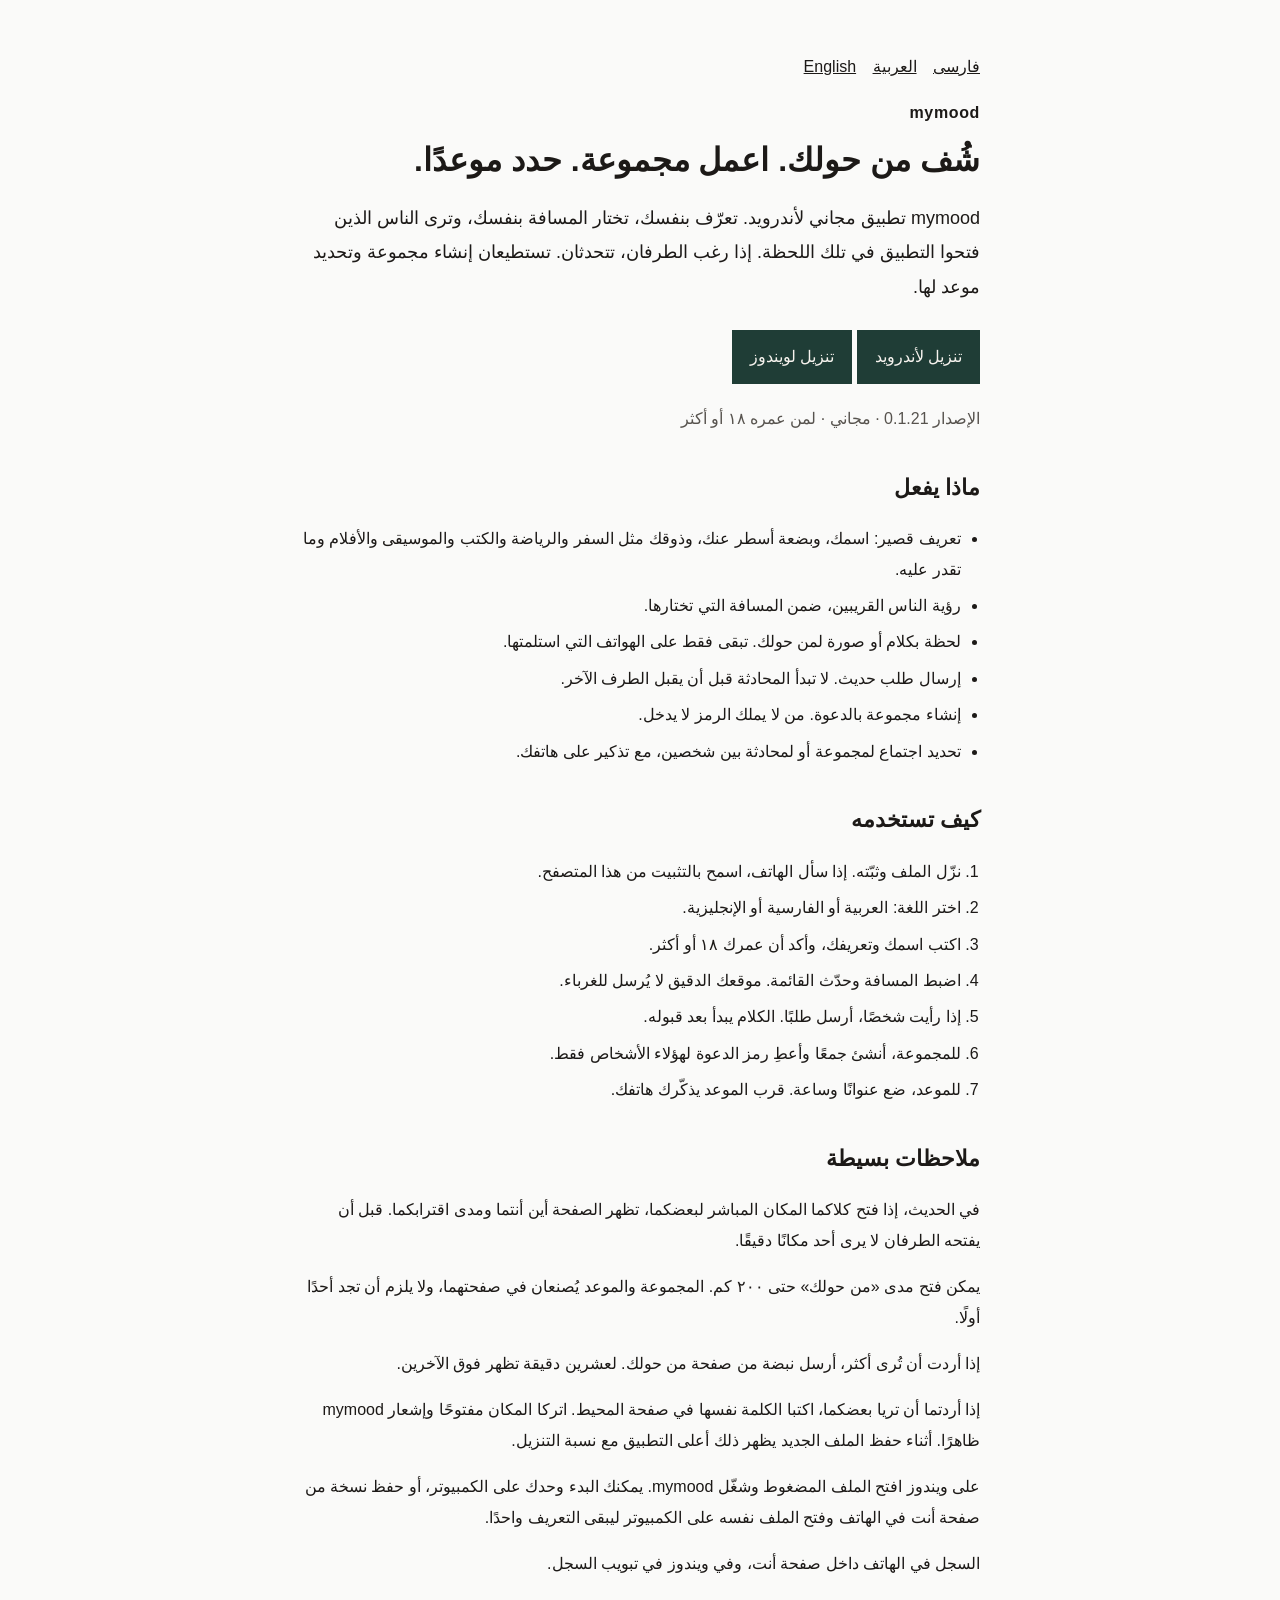
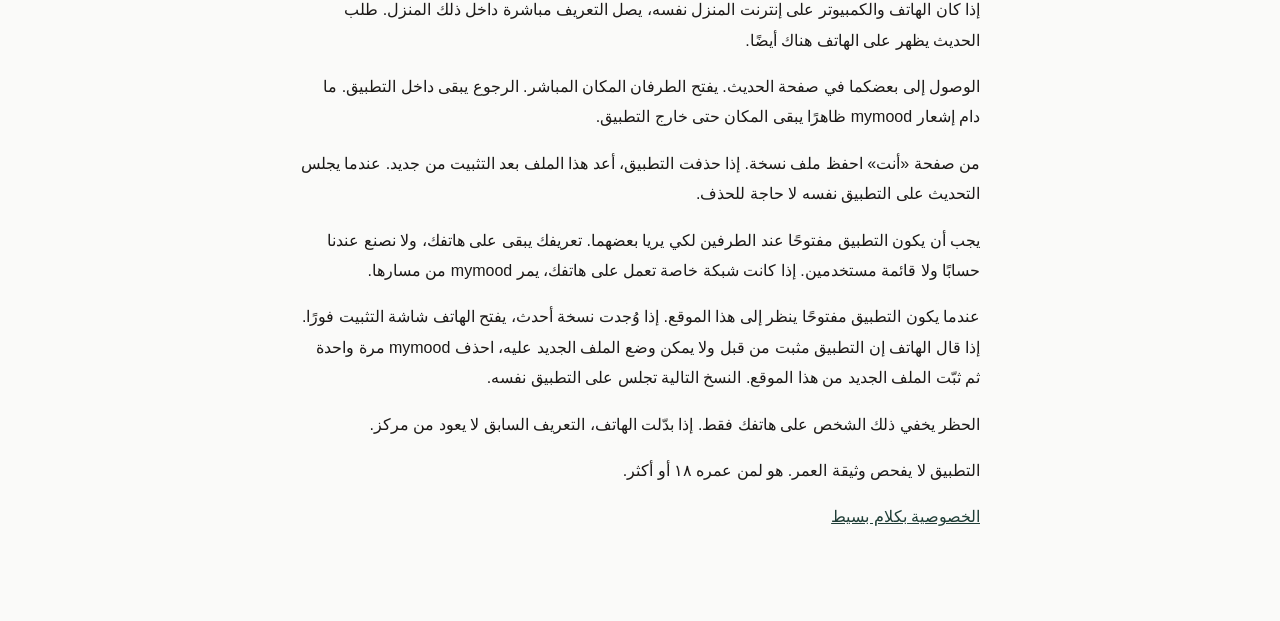
==== ar.html @ 52d8f707 "mymood 0.1.21 hide the computer itself and say when a request is sent" ====
<!DOCTYPE html>
<html lang="ar" dir="rtl">
<head>
  <meta charset="utf-8" />
  <meta name="viewport" content="width=device-width, initial-scale=1" />
  <title>mymood | من حولك، ومجموعة، وموعد</title>
  <meta name="description" content="mymood تطبيق أندرويد مجاني. ترى من حولك، تعرّف بنفسك، تنشئ مجموعة وتحدد موعدًا. بلا تسجيل." />
  <meta name="robots" content="index,follow" />
  <link rel="canonical" href="https://megavegas.github.io/mymood-site/ar.html" />
  <link rel="alternate" hreflang="fa" href="https://megavegas.github.io/mymood-site/" />
  <link rel="alternate" hreflang="ar" href="https://megavegas.github.io/mymood-site/ar.html" />
  <link rel="alternate" hreflang="en" href="https://megavegas.github.io/mymood-site/en.html" />
  <link rel="alternate" hreflang="x-default" href="https://megavegas.github.io/mymood-site/" />
  <meta property="og:title" content="mymood | من حولك، ومجموعة، وموعد" />
  <meta property="og:description" content="شُف من حولك، اعمل مجموعة، وحدد موعدًا. تعريفك لا يُحفظ عندنا." />
  <meta property="og:type" content="website" />
  <meta property="og:url" content="https://megavegas.github.io/mymood-site/ar.html" />
  <meta property="og:locale" content="ar" />
  <link rel="icon" href="icon.svg" type="image/svg+xml" />
  <link rel="stylesheet" href="site.css" />
</head>
<body>
  <main>
    <p class="langs"><a href="index.html">فارسی</a> <a href="ar.html" aria-current="page">العربية</a> <a href="en.html">English</a></p>
    <p class="mark">mymood</p>
    <h1>شُف من حولك. اعمل مجموعة. حدد موعدًا.</h1>
    <p class="lead">mymood تطبيق مجاني لأندرويد. تعرّف بنفسك، تختار المسافة بنفسك، وترى الناس الذين فتحوا التطبيق في تلك اللحظة. إذا رغب الطرفان، تتحدثان. تستطيعان إنشاء مجموعة وتحديد موعد لها.</p>
    <a class="btn" href="downloads/mymood.apk" download>تنزيل لأندرويد</a>
    <a class="btn" href="downloads/mymood-windows.zip">تنزيل لويندوز</a>
    <p class="note">الإصدار 0.1.21 · مجاني · لمن عمره ١٨ أو أكثر</p>

    <h2>ماذا يفعل</h2>
    <ul>
      <li>تعريف قصير: اسمك، وبضعة أسطر عنك، وذوقك مثل السفر والرياضة والكتب والموسيقى والأفلام وما تقدر عليه.</li>
      <li>رؤية الناس القريبين، ضمن المسافة التي تختارها.</li>
      <li>لحظة بكلام أو صورة لمن حولك. تبقى فقط على الهواتف التي استلمتها.</li>
      <li>إرسال طلب حديث. لا تبدأ المحادثة قبل أن يقبل الطرف الآخر.</li>
      <li>إنشاء مجموعة بالدعوة. من لا يملك الرمز لا يدخل.</li>
      <li>تحديد اجتماع لمجموعة أو لمحادثة بين شخصين، مع تذكير على هاتفك.</li>
    </ul>

    <h2>كيف تستخدمه</h2>
    <ol>
      <li>نزّل الملف وثبّته. إذا سأل الهاتف، اسمح بالتثبيت من هذا المتصفح.</li>
      <li>اختر اللغة: العربية أو الفارسية أو الإنجليزية.</li>
      <li>اكتب اسمك وتعريفك، وأكد أن عمرك ١٨ أو أكثر.</li>
      <li>اضبط المسافة وحدّث القائمة. موقعك الدقيق لا يُرسل للغرباء.</li>
      <li>إذا رأيت شخصًا، أرسل طلبًا. الكلام يبدأ بعد قبوله.</li>
      <li>للمجموعة، أنشئ جمعًا وأعطِ رمز الدعوة لهؤلاء الأشخاص فقط.</li>
      <li>للموعد، ضع عنوانًا وساعة. قرب الموعد يذكّرك هاتفك.</li>
    </ol>

    <h2>ملاحظات بسيطة</h2>
    <p>في الحديث، إذا فتح كلاكما المكان المباشر لبعضكما، تظهر الصفحة أين أنتما ومدى اقترابكما. قبل أن يفتحه الطرفان لا يرى أحد مكانًا دقيقًا.</p>
    <p>يمكن فتح مدى «من حولك» حتى ٢٠٠ كم. المجموعة والموعد يُصنعان في صفحتهما، ولا يلزم أن تجد أحدًا أولًا.</p>
    <p>إذا أردت أن تُرى أكثر، أرسل نبضة من صفحة من حولك. لعشرين دقيقة تظهر فوق الآخرين.</p>
    <p>إذا أردتما أن تريا بعضكما، اكتبا الكلمة نفسها في صفحة المحيط. اتركا المكان مفتوحًا وإشعار mymood ظاهرًا. أثناء حفظ الملف الجديد يظهر ذلك أعلى التطبيق مع نسبة التنزيل.</p>
    <p>على ويندوز افتح الملف المضغوط وشغّل mymood. يمكنك البدء وحدك على الكمبيوتر، أو حفظ نسخة من صفحة أنت في الهاتف وفتح الملف نفسه على الكمبيوتر ليبقى التعريف واحدًا.</p>
    <p>السجل في الهاتف داخل صفحة أنت، وفي ويندوز في تبويب السجل.</p>
    <p>إذا كان الهاتف والكمبيوتر على إنترنت المنزل نفسه، يصل التعريف مباشرة داخل ذلك المنزل. طلب الحديث يظهر على الهاتف هناك أيضًا.</p>
    <p>الوصول إلى بعضكما في صفحة الحديث. يفتح الطرفان المكان المباشر. الرجوع يبقى داخل التطبيق. ما دام إشعار mymood ظاهرًا يبقى المكان حتى خارج التطبيق.</p>
    <p>من صفحة «أنت» احفظ ملف نسخة. إذا حذفت التطبيق، أعد هذا الملف بعد التثبيت من جديد. عندما يجلس التحديث على التطبيق نفسه لا حاجة للحذف.</p>
    <p>يجب أن يكون التطبيق مفتوحًا عند الطرفين لكي يريا بعضهما. تعريفك يبقى على هاتفك، ولا نصنع عندنا حسابًا ولا قائمة مستخدمين. إذا كانت شبكة خاصة تعمل على هاتفك، يمر mymood من مسارها.</p>
    <p>عندما يكون التطبيق مفتوحًا ينظر إلى هذا الموقع. إذا وُجدت نسخة أحدث، يفتح الهاتف شاشة التثبيت فورًا. إذا قال الهاتف إن التطبيق مثبت من قبل ولا يمكن وضع الملف الجديد عليه، احذف mymood مرة واحدة ثم ثبّت الملف الجديد من هذا الموقع. النسخ التالية تجلس على التطبيق نفسه.</p>
    <p>الحظر يخفي ذلك الشخص على هاتفك فقط. إذا بدّلت الهاتف، التعريف السابق لا يعود من مركز.</p>
    <p>التطبيق لا يفحص وثيقة العمر. هو لمن عمره ١٨ أو أكثر.</p>

    <p><a href="privacy.html">الخصوصية بكلام بسيط</a></p>
  </main>
</body>
</html>
---- site.css ----
:root {
  --ink: #1c1917;
  --muted: #57534e;
  --paper: #fafaf9;
  --card: #ffffff;
  --line: #e7e5e4;
  --btn: #1f3d36;
}
* { box-sizing: border-box; }
body {
  margin: 0;
  background: var(--paper);
  color: var(--ink);
  font-family: Tahoma, "Segoe UI", sans-serif;
  line-height: 1.9;
}
main { max-width: 720px; margin: 0 auto; padding: 36px 20px 72px; }
.ltr { direction: ltr; text-align: left; font-family: "Segoe UI", Tahoma, sans-serif; }
.mark { font-weight: 700; letter-spacing: 0.04em; margin: 0; }
h1 { font-size: 32px; line-height: 1.45; margin: 8px 0 12px; }
h2 { font-size: 22px; margin: 32px 0 8px; }
.lead { font-size: 18px; }
.note, .langs { color: var(--muted); }
.langs a { color: var(--ink); margin-left: 12px; }
.btn {
  display: inline-block;
  background: var(--btn);
  color: #f6f3ee;
  text-decoration: none;
  padding: 12px 18px;
  margin: 8px 0 4px;
}
a { color: var(--btn); }
ul, ol { padding-inline-start: 1.2em; }
li { margin: 6px 0; }
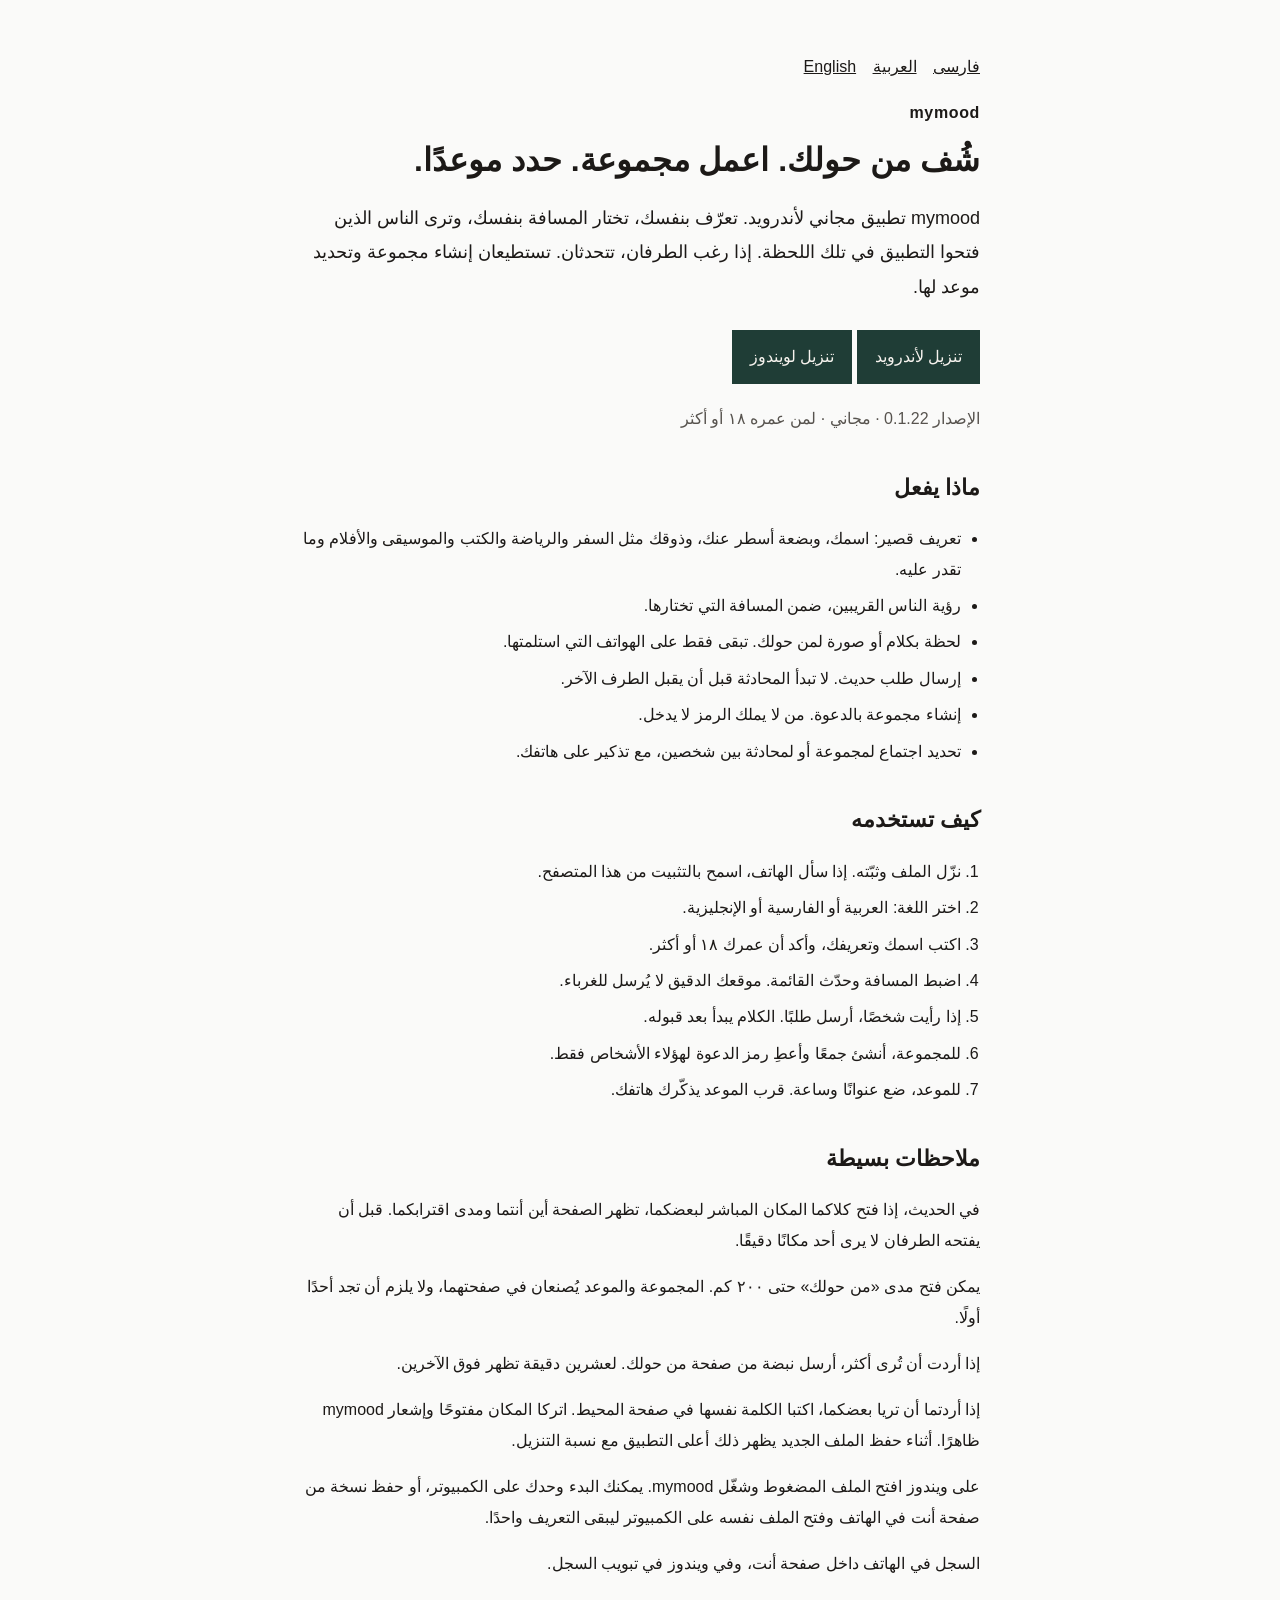
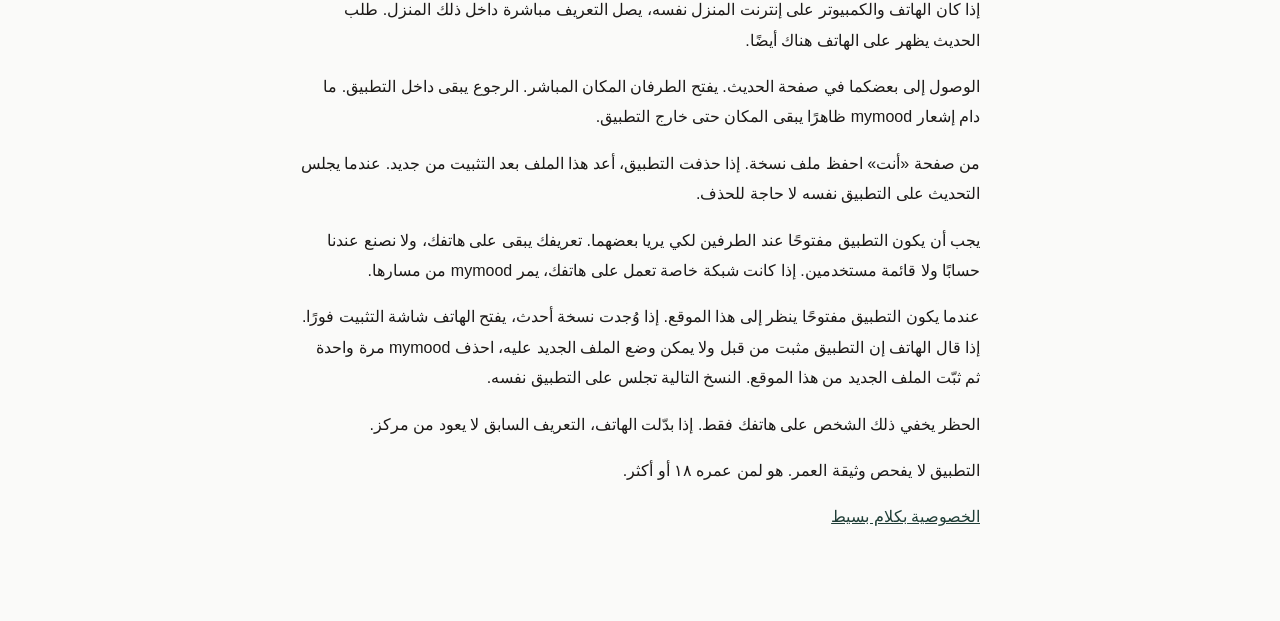
==== commit fa0a5ecc: "mymood 0.1.22 return the introduction on the same path" ====
--- a/ar.html
+++ b/ar.html
@@ -27,7 +27,7 @@
     <p class="lead">mymood تطبيق مجاني لأندرويد. تعرّف بنفسك، تختار المسافة بنفسك، وترى الناس الذين فتحوا التطبيق في تلك اللحظة. إذا رغب الطرفان، تتحدثان. تستطيعان إنشاء مجموعة وتحديد موعد لها.</p>
     <a class="btn" href="downloads/mymood.apk" download>تنزيل لأندرويد</a>
     <a class="btn" href="downloads/mymood-windows.zip">تنزيل لويندوز</a>
-    <p class="note">الإصدار 0.1.21 · مجاني · لمن عمره ١٨ أو أكثر</p>
+    <p class="note">الإصدار 0.1.22 · مجاني · لمن عمره ١٨ أو أكثر</p>
 
     <h2>ماذا يفعل</h2>
     <ul>
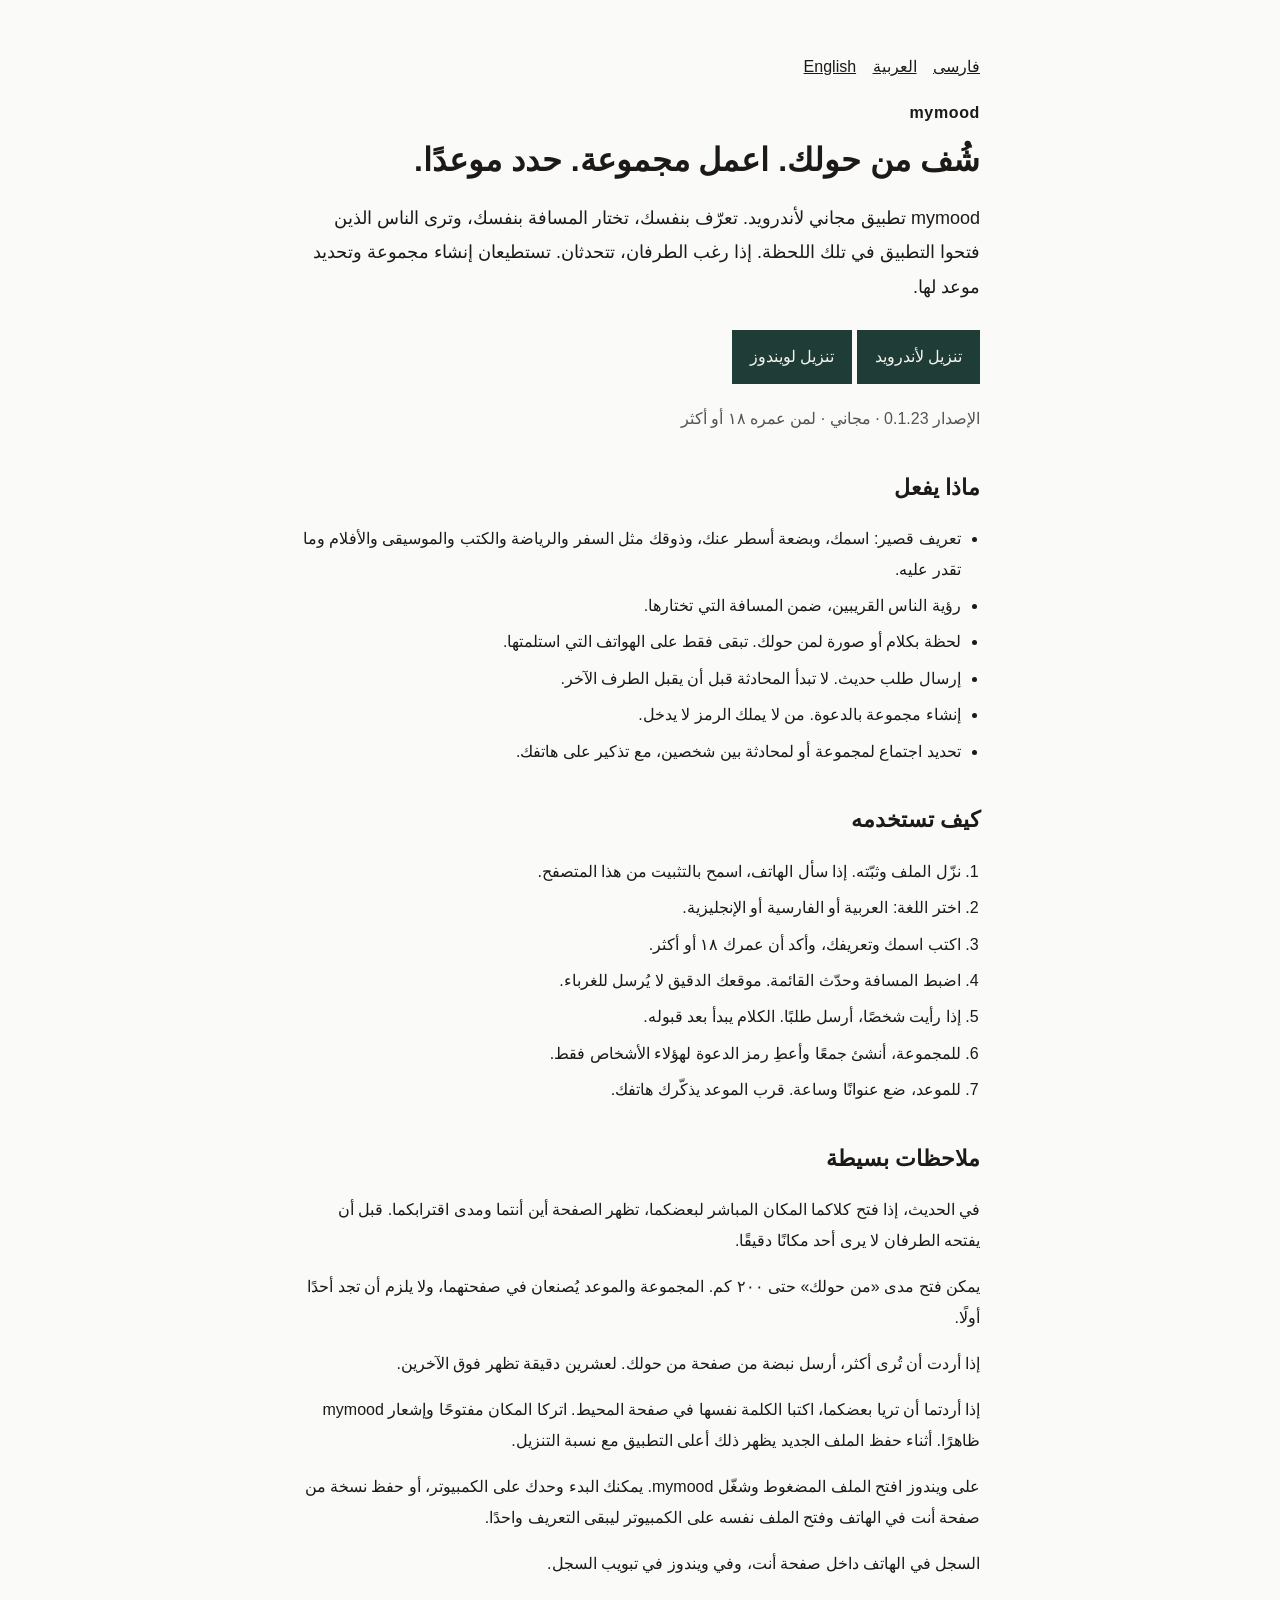
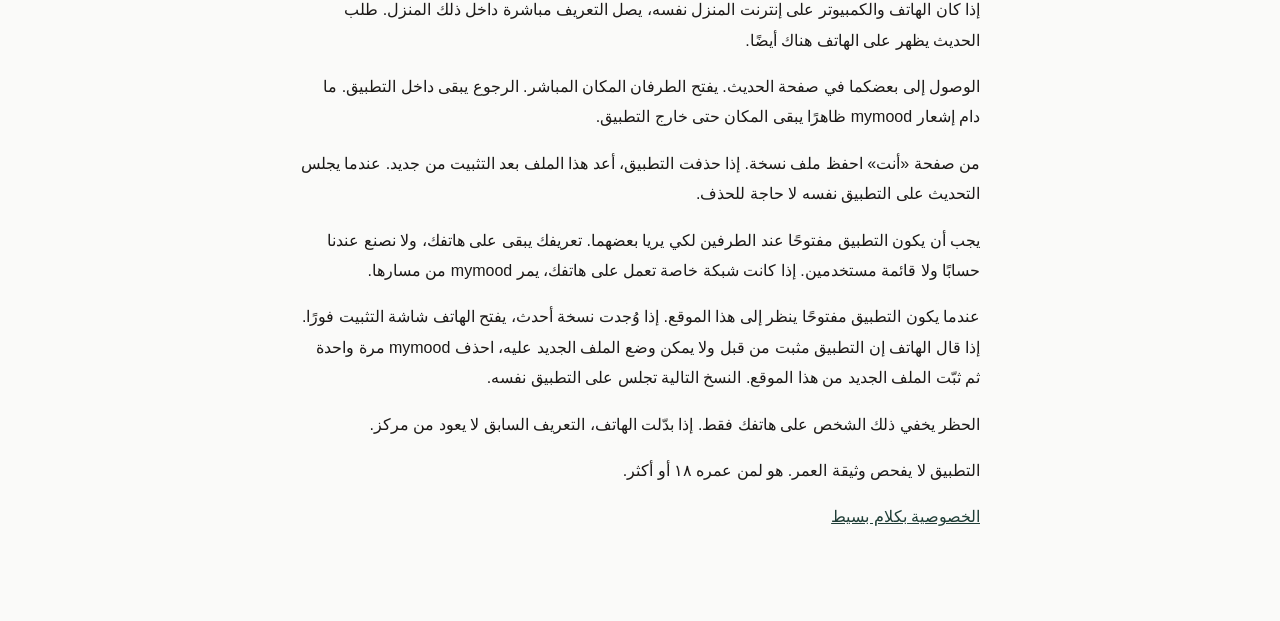
==== commit 4a7facff: "mymood 0.1.23 windows can send a pulse and both send it right away" ====
--- a/ar.html
+++ b/ar.html
@@ -27,7 +27,7 @@
     <p class="lead">mymood تطبيق مجاني لأندرويد. تعرّف بنفسك، تختار المسافة بنفسك، وترى الناس الذين فتحوا التطبيق في تلك اللحظة. إذا رغب الطرفان، تتحدثان. تستطيعان إنشاء مجموعة وتحديد موعد لها.</p>
     <a class="btn" href="downloads/mymood.apk" download>تنزيل لأندرويد</a>
     <a class="btn" href="downloads/mymood-windows.zip">تنزيل لويندوز</a>
-    <p class="note">الإصدار 0.1.22 · مجاني · لمن عمره ١٨ أو أكثر</p>
+    <p class="note">الإصدار 0.1.23 · مجاني · لمن عمره ١٨ أو أكثر</p>
 
     <h2>ماذا يفعل</h2>
     <ul>
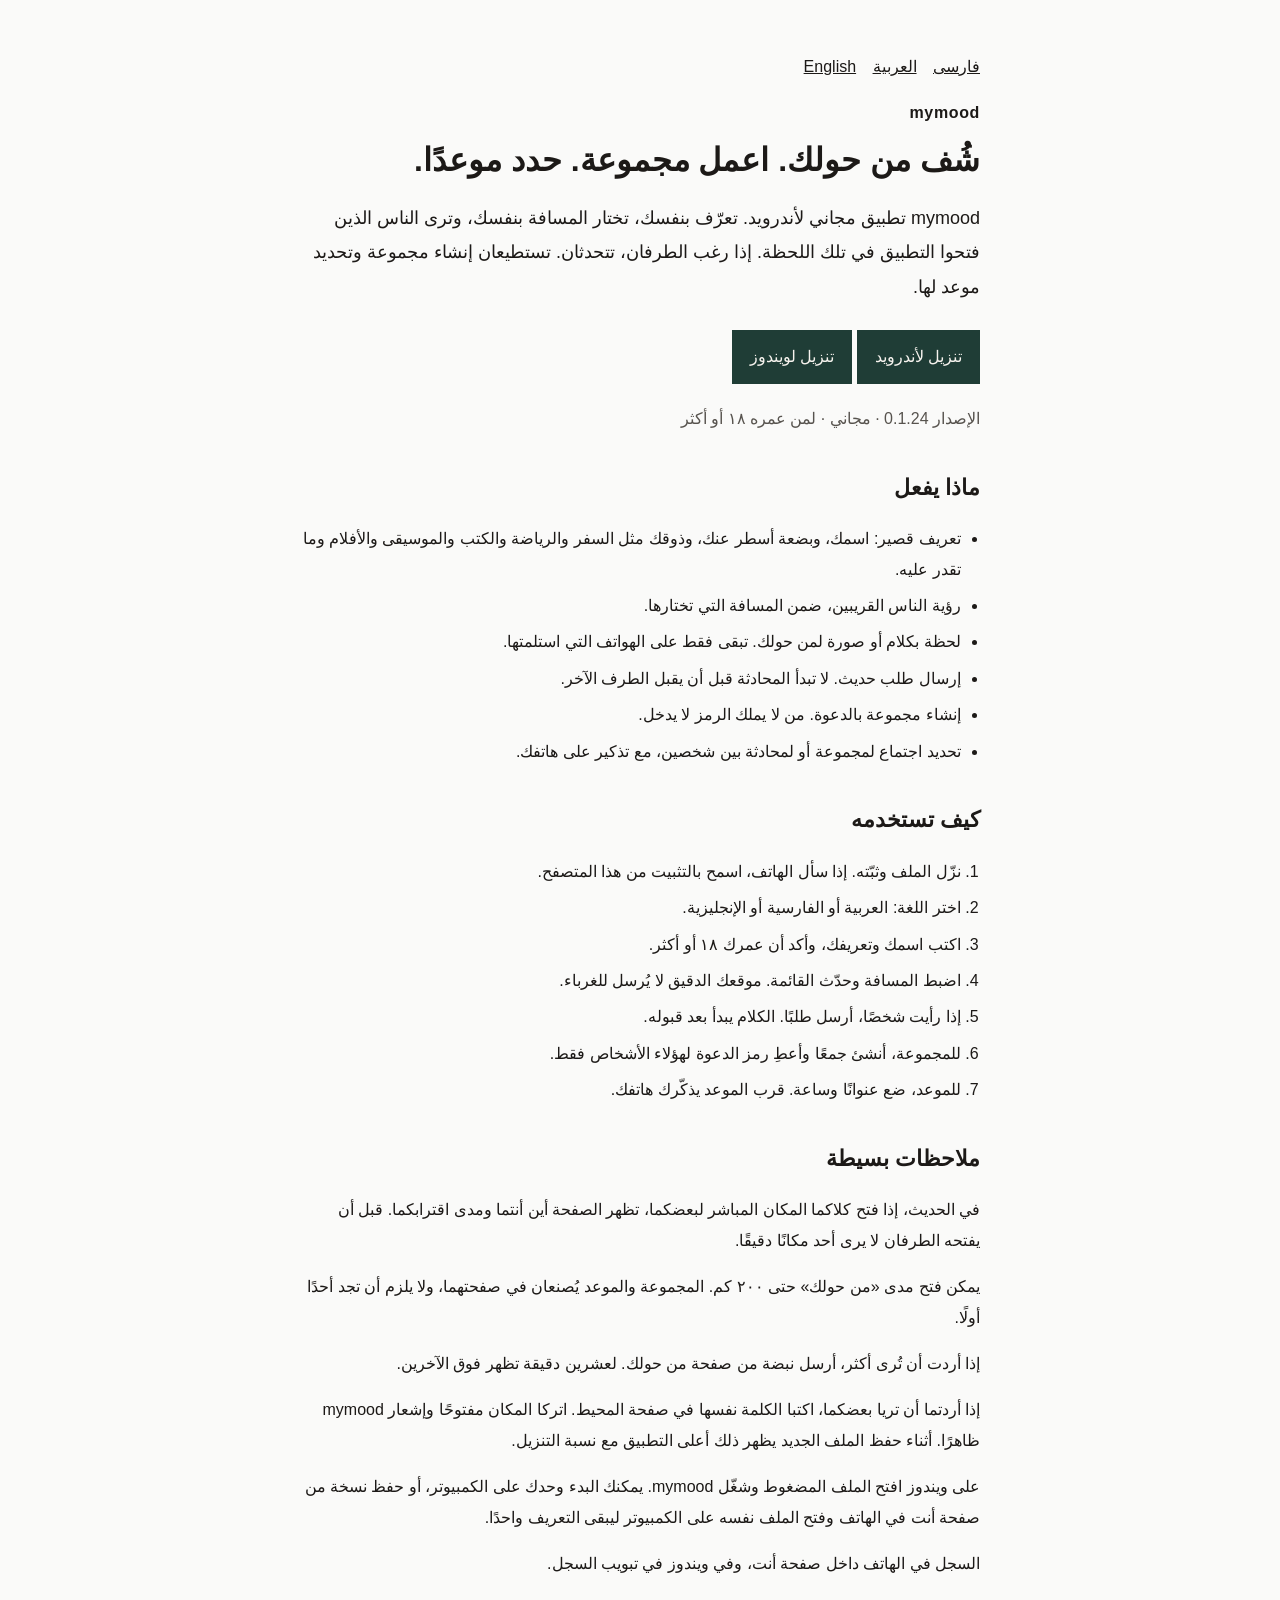
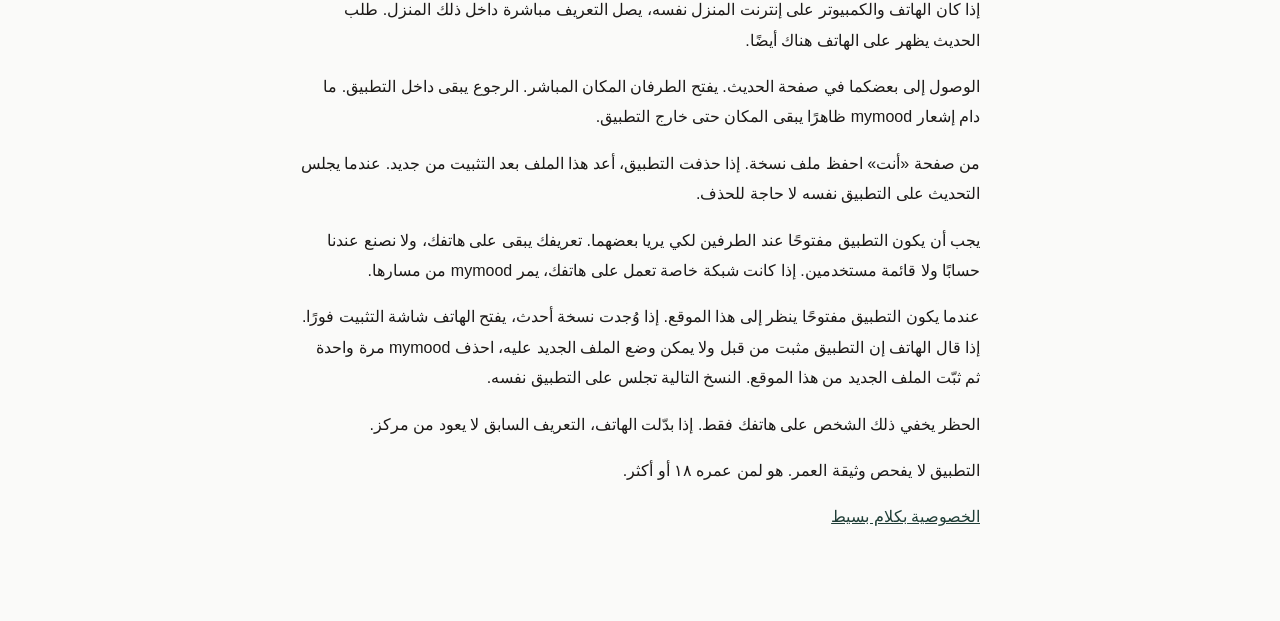
==== commit 7204d347: "mymood 0.1.24 windows looks for a newer version" ====
--- a/ar.html
+++ b/ar.html
@@ -27,7 +27,7 @@
     <p class="lead">mymood تطبيق مجاني لأندرويد. تعرّف بنفسك، تختار المسافة بنفسك، وترى الناس الذين فتحوا التطبيق في تلك اللحظة. إذا رغب الطرفان، تتحدثان. تستطيعان إنشاء مجموعة وتحديد موعد لها.</p>
     <a class="btn" href="downloads/mymood.apk" download>تنزيل لأندرويد</a>
     <a class="btn" href="downloads/mymood-windows.zip">تنزيل لويندوز</a>
-    <p class="note">الإصدار 0.1.23 · مجاني · لمن عمره ١٨ أو أكثر</p>
+    <p class="note">الإصدار 0.1.24 · مجاني · لمن عمره ١٨ أو أكثر</p>
 
     <h2>ماذا يفعل</h2>
     <ul>
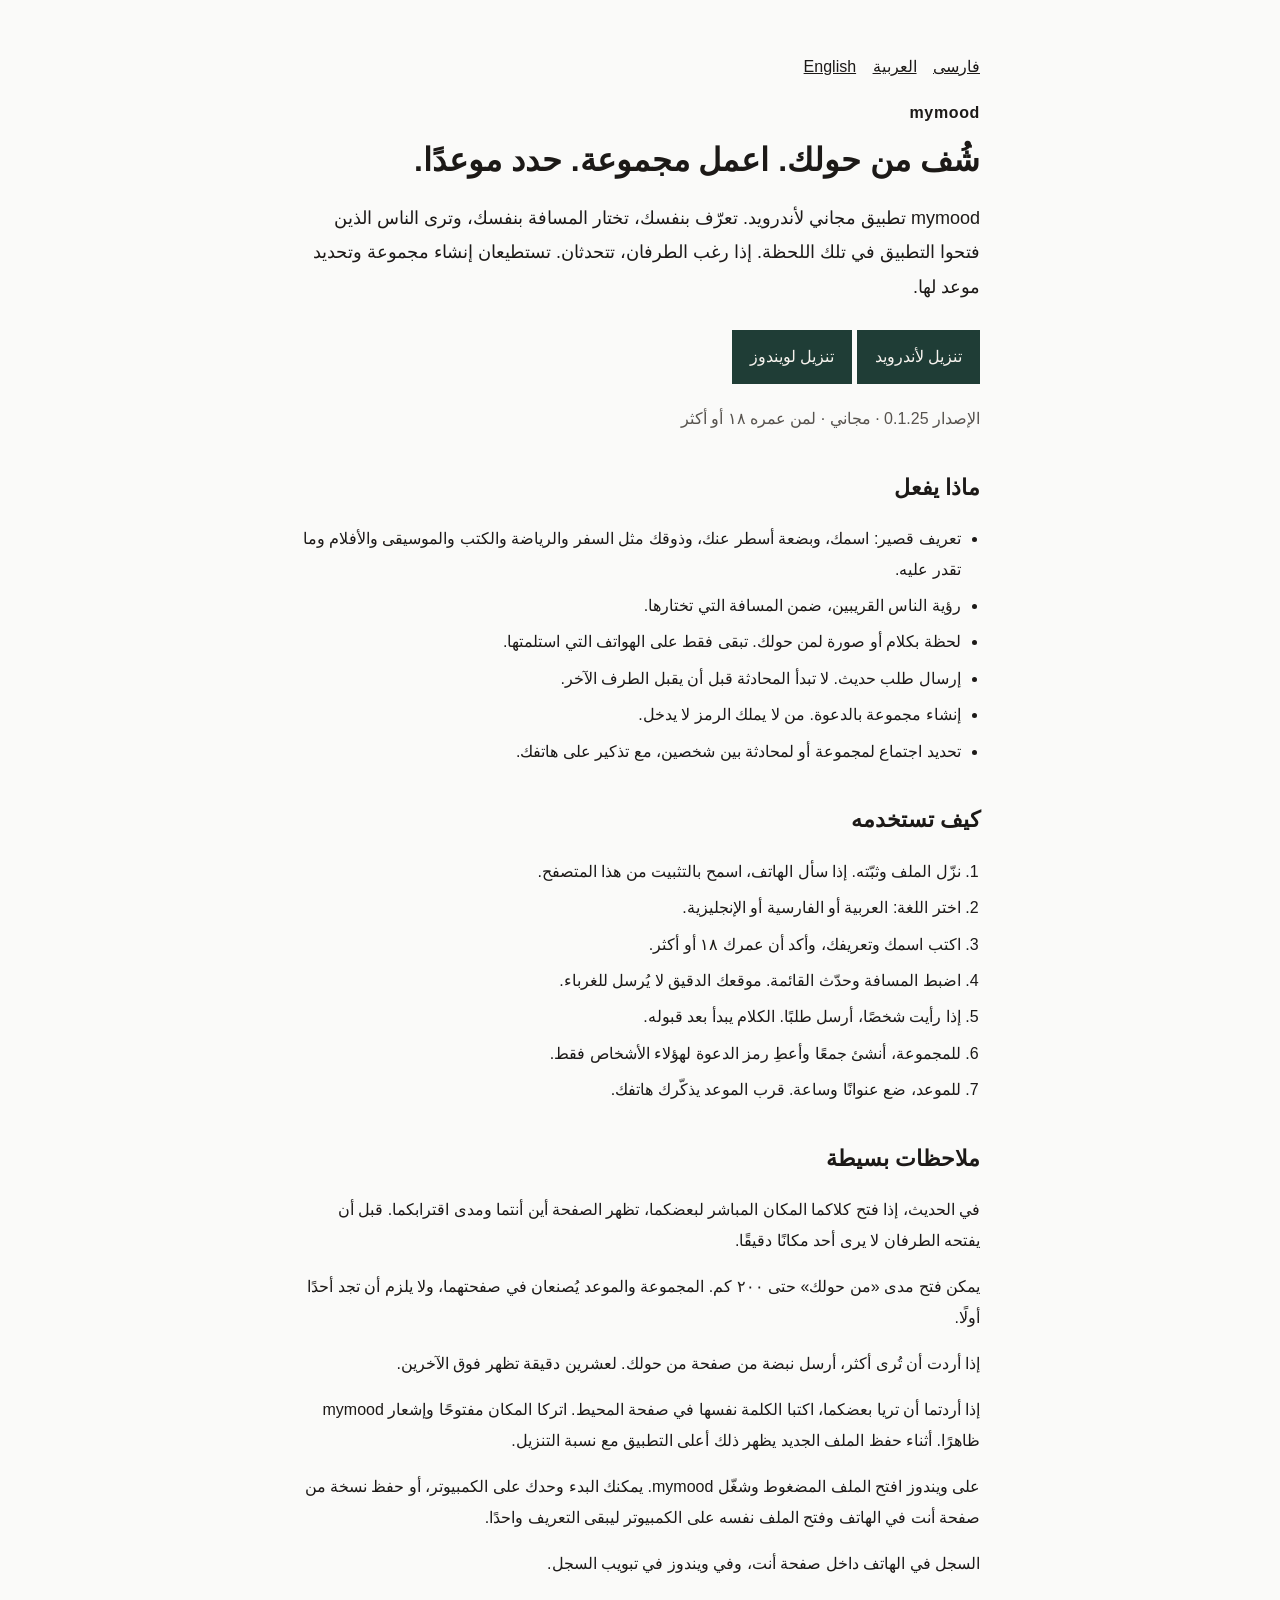
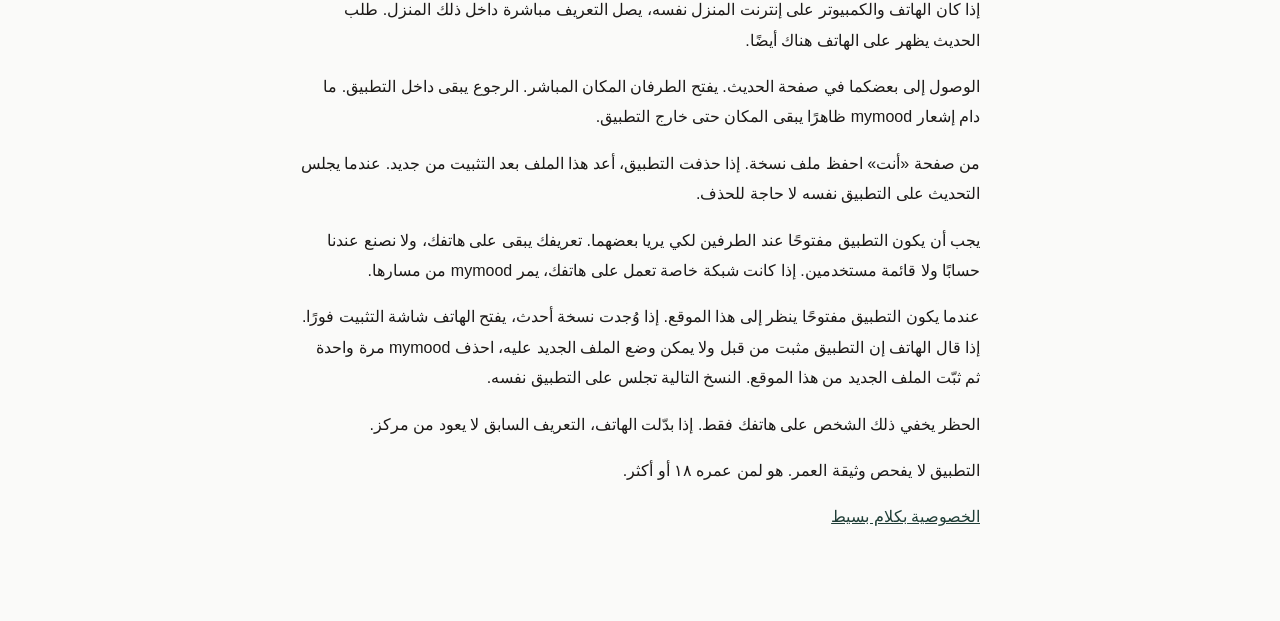
==== commit 75f06836: "mymood 0.1.25 the main page says what just happened" ====
--- a/ar.html
+++ b/ar.html
@@ -27,7 +27,7 @@
     <p class="lead">mymood تطبيق مجاني لأندرويد. تعرّف بنفسك، تختار المسافة بنفسك، وترى الناس الذين فتحوا التطبيق في تلك اللحظة. إذا رغب الطرفان، تتحدثان. تستطيعان إنشاء مجموعة وتحديد موعد لها.</p>
     <a class="btn" href="downloads/mymood.apk" download>تنزيل لأندرويد</a>
     <a class="btn" href="downloads/mymood-windows.zip">تنزيل لويندوز</a>
-    <p class="note">الإصدار 0.1.24 · مجاني · لمن عمره ١٨ أو أكثر</p>
+    <p class="note">الإصدار 0.1.25 · مجاني · لمن عمره ١٨ أو أكثر</p>
 
     <h2>ماذا يفعل</h2>
     <ul>
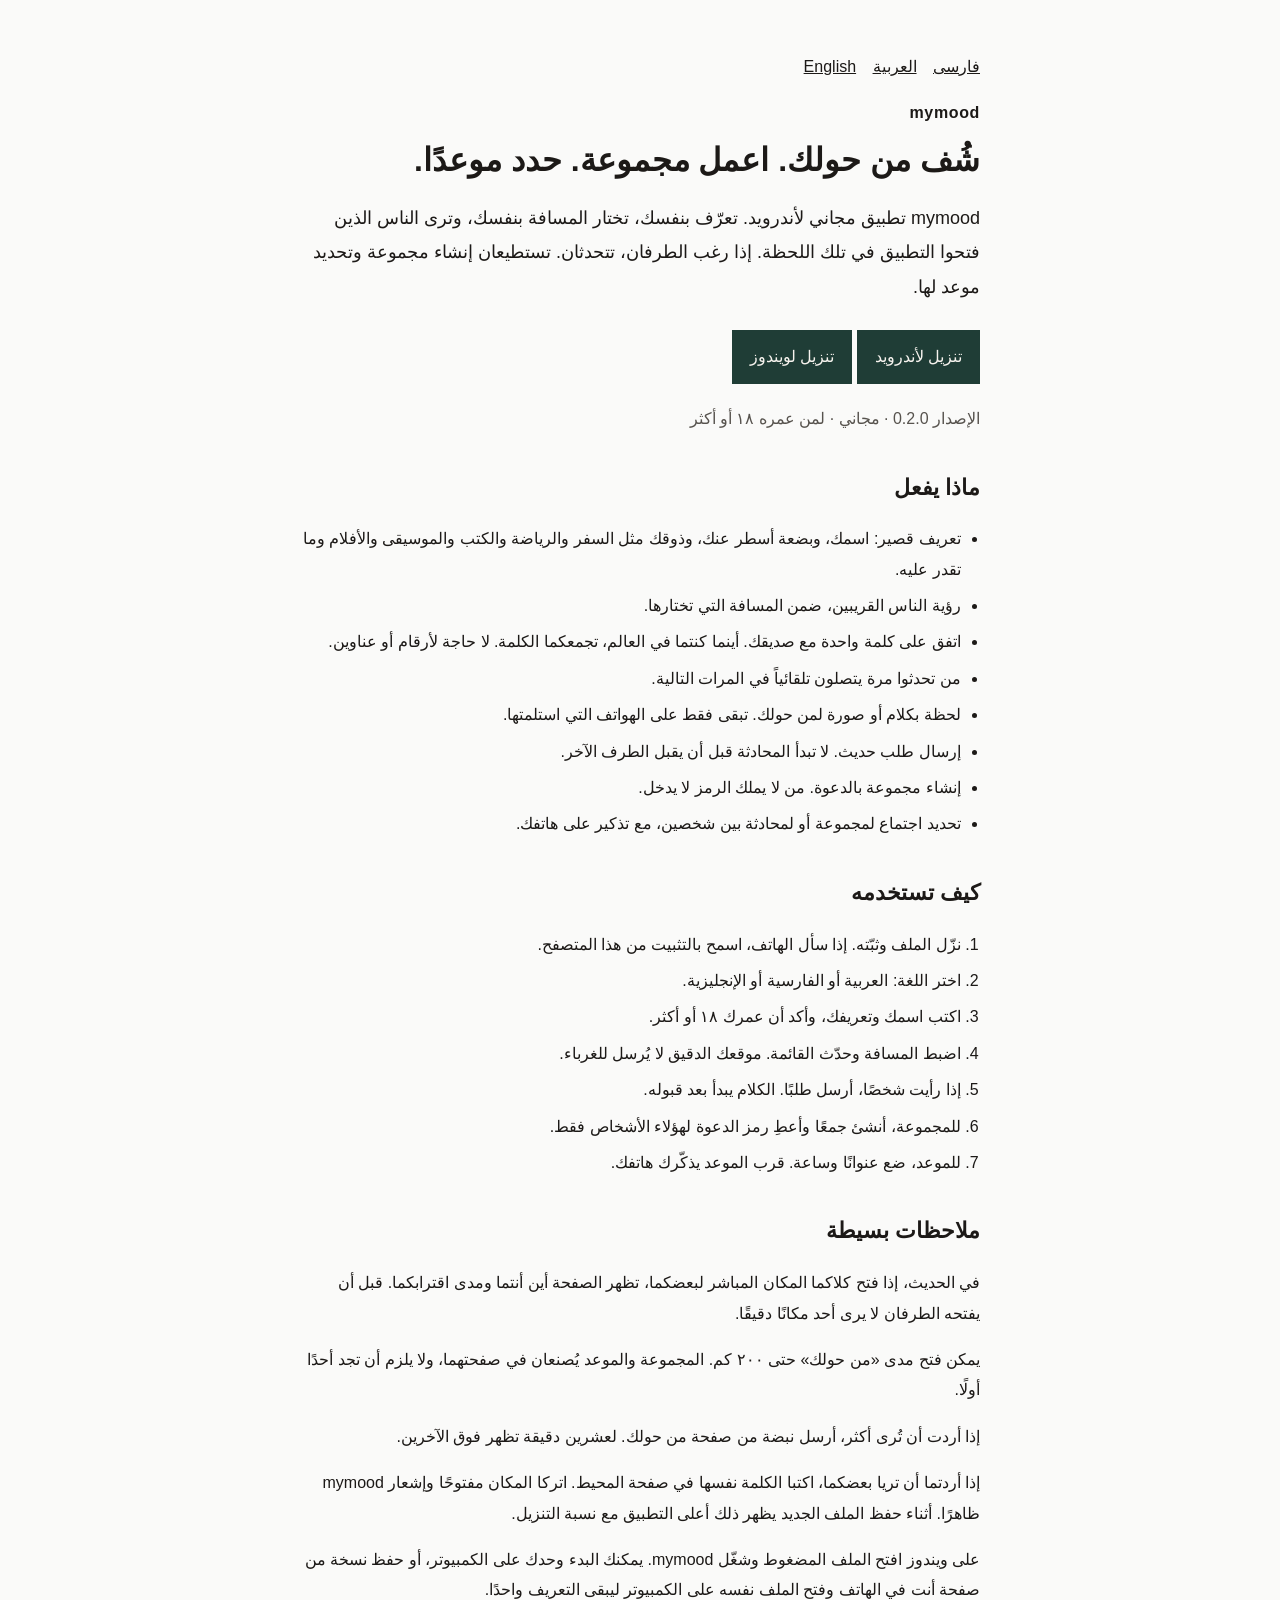
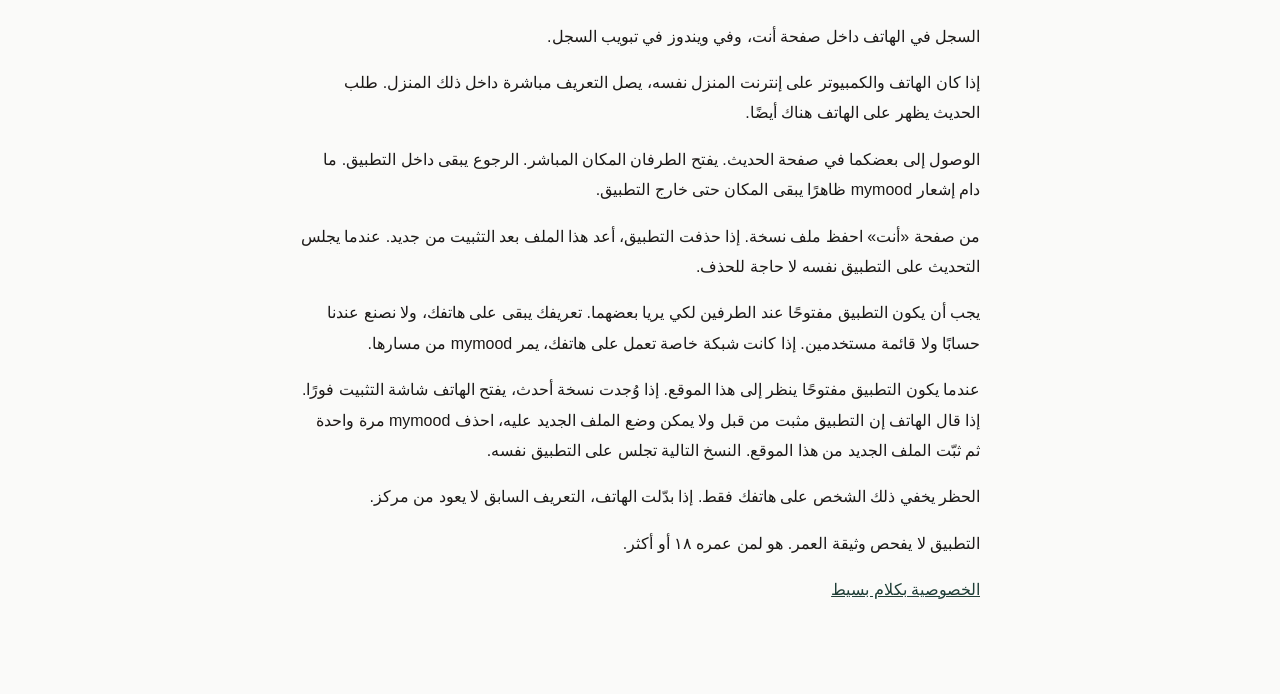
==== commit 6386f68f: "mymood 0.2.0" ====
--- a/ar.html
+++ b/ar.html
@@ -27,12 +27,14 @@
     <p class="lead">mymood تطبيق مجاني لأندرويد. تعرّف بنفسك، تختار المسافة بنفسك، وترى الناس الذين فتحوا التطبيق في تلك اللحظة. إذا رغب الطرفان، تتحدثان. تستطيعان إنشاء مجموعة وتحديد موعد لها.</p>
     <a class="btn" href="downloads/mymood.apk" download>تنزيل لأندرويد</a>
     <a class="btn" href="downloads/mymood-windows.zip">تنزيل لويندوز</a>
-    <p class="note">الإصدار 0.1.25 · مجاني · لمن عمره ١٨ أو أكثر</p>
+    <p class="note">الإصدار 0.2.0 · مجاني · لمن عمره ١٨ أو أكثر</p>
 
     <h2>ماذا يفعل</h2>
     <ul>
       <li>تعريف قصير: اسمك، وبضعة أسطر عنك، وذوقك مثل السفر والرياضة والكتب والموسيقى والأفلام وما تقدر عليه.</li>
       <li>رؤية الناس القريبين، ضمن المسافة التي تختارها.</li>
+      <li>اتفق على كلمة واحدة مع صديقك. أينما كنتما في العالم، تجمعكما الكلمة. لا حاجة لأرقام أو عناوين.</li>
+      <li>من تحدثوا مرة يتصلون تلقائياً في المرات التالية.</li>
       <li>لحظة بكلام أو صورة لمن حولك. تبقى فقط على الهواتف التي استلمتها.</li>
       <li>إرسال طلب حديث. لا تبدأ المحادثة قبل أن يقبل الطرف الآخر.</li>
       <li>إنشاء مجموعة بالدعوة. من لا يملك الرمز لا يدخل.</li>
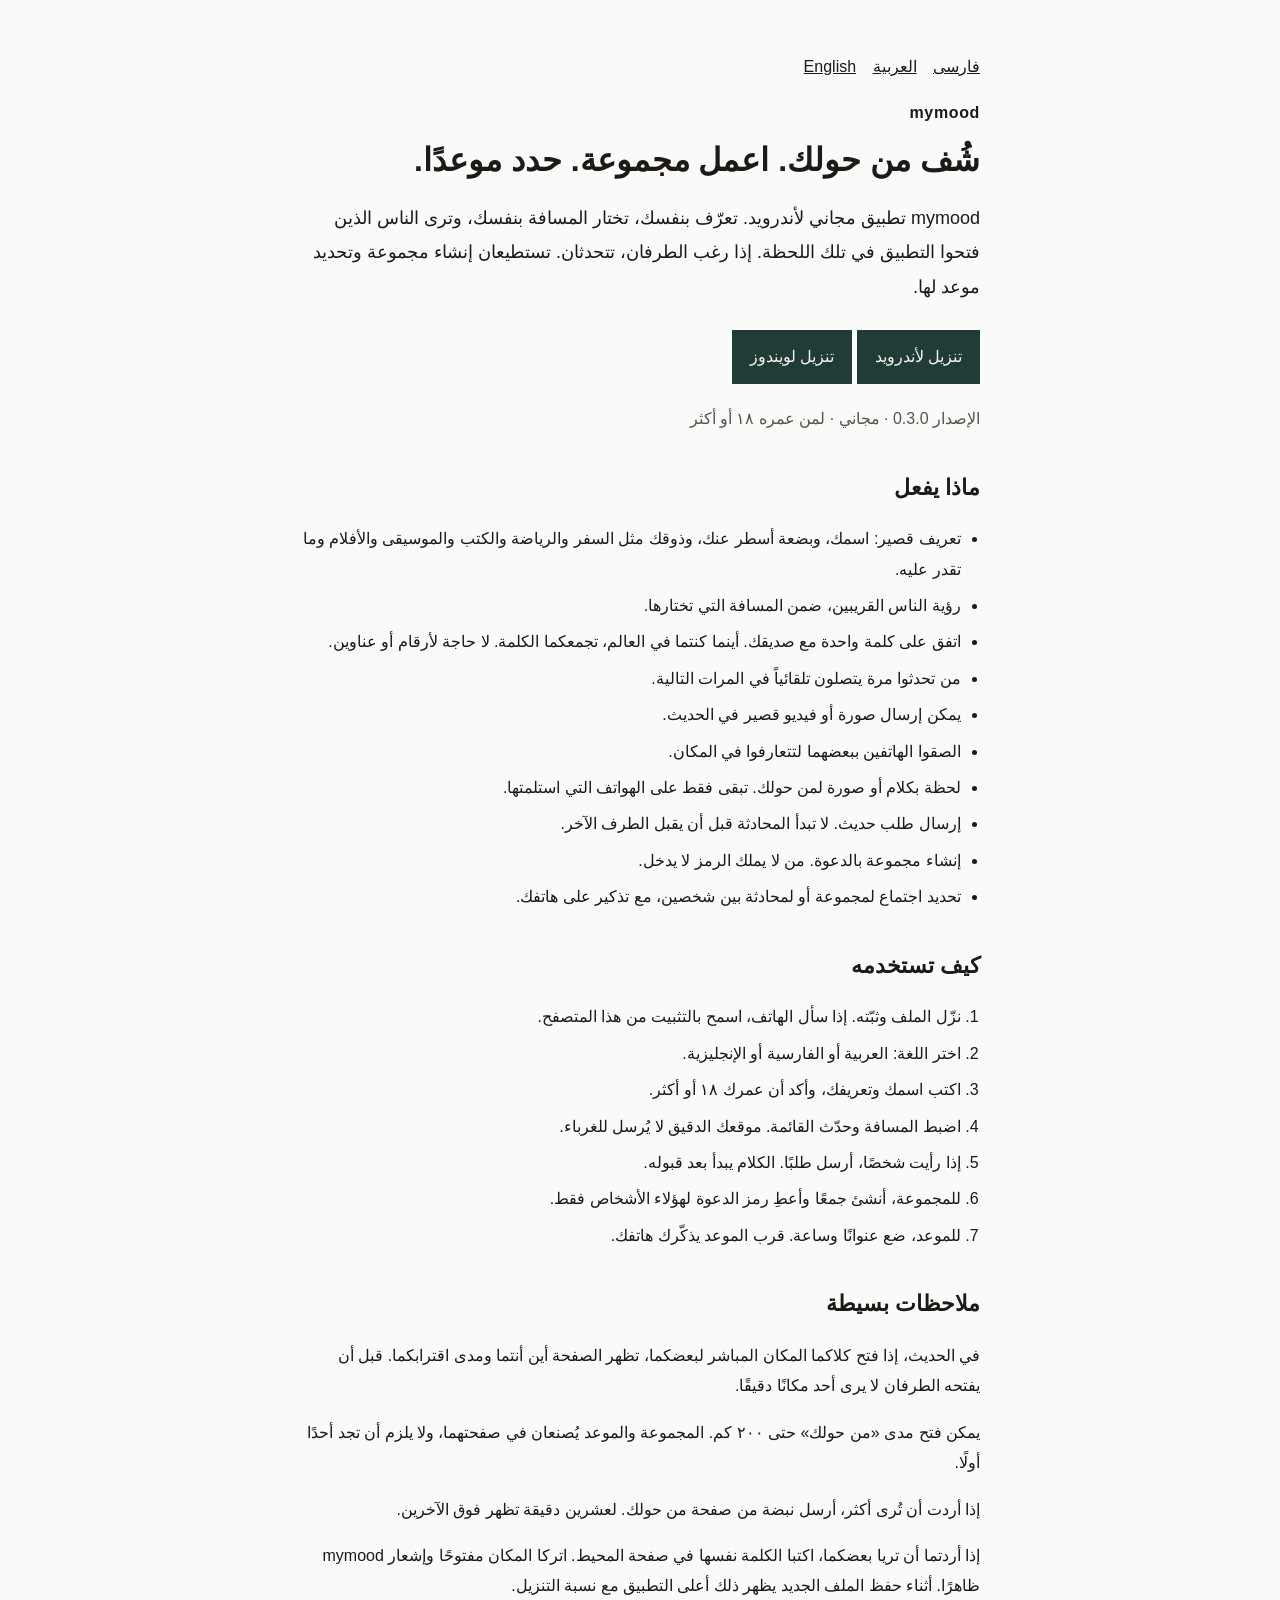
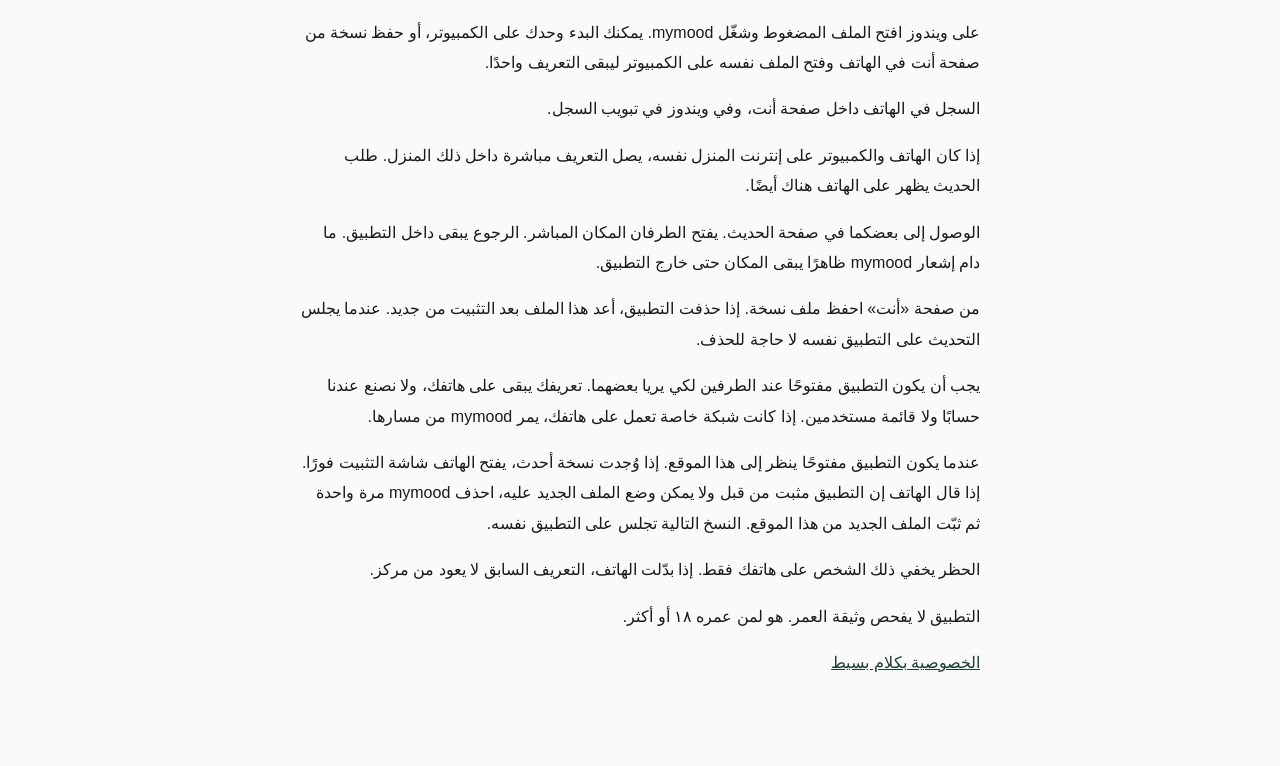
==== commit edf541a4: "mymood 0.3.0" ====
--- a/ar.html
+++ b/ar.html
@@ -27,7 +27,7 @@
     <p class="lead">mymood تطبيق مجاني لأندرويد. تعرّف بنفسك، تختار المسافة بنفسك، وترى الناس الذين فتحوا التطبيق في تلك اللحظة. إذا رغب الطرفان، تتحدثان. تستطيعان إنشاء مجموعة وتحديد موعد لها.</p>
     <a class="btn" href="downloads/mymood.apk" download>تنزيل لأندرويد</a>
     <a class="btn" href="downloads/mymood-windows.zip">تنزيل لويندوز</a>
-    <p class="note">الإصدار 0.2.0 · مجاني · لمن عمره ١٨ أو أكثر</p>
+    <p class="note">الإصدار 0.3.0 · مجاني · لمن عمره ١٨ أو أكثر</p>
 
     <h2>ماذا يفعل</h2>
     <ul>
@@ -35,6 +35,8 @@
       <li>رؤية الناس القريبين، ضمن المسافة التي تختارها.</li>
       <li>اتفق على كلمة واحدة مع صديقك. أينما كنتما في العالم، تجمعكما الكلمة. لا حاجة لأرقام أو عناوين.</li>
       <li>من تحدثوا مرة يتصلون تلقائياً في المرات التالية.</li>
+      <li>يمكن إرسال صورة أو فيديو قصير في الحديث.</li>
+      <li>الصقوا الهاتفين ببعضهما لتتعارفوا في المكان.</li>
       <li>لحظة بكلام أو صورة لمن حولك. تبقى فقط على الهواتف التي استلمتها.</li>
       <li>إرسال طلب حديث. لا تبدأ المحادثة قبل أن يقبل الطرف الآخر.</li>
       <li>إنشاء مجموعة بالدعوة. من لا يملك الرمز لا يدخل.</li>
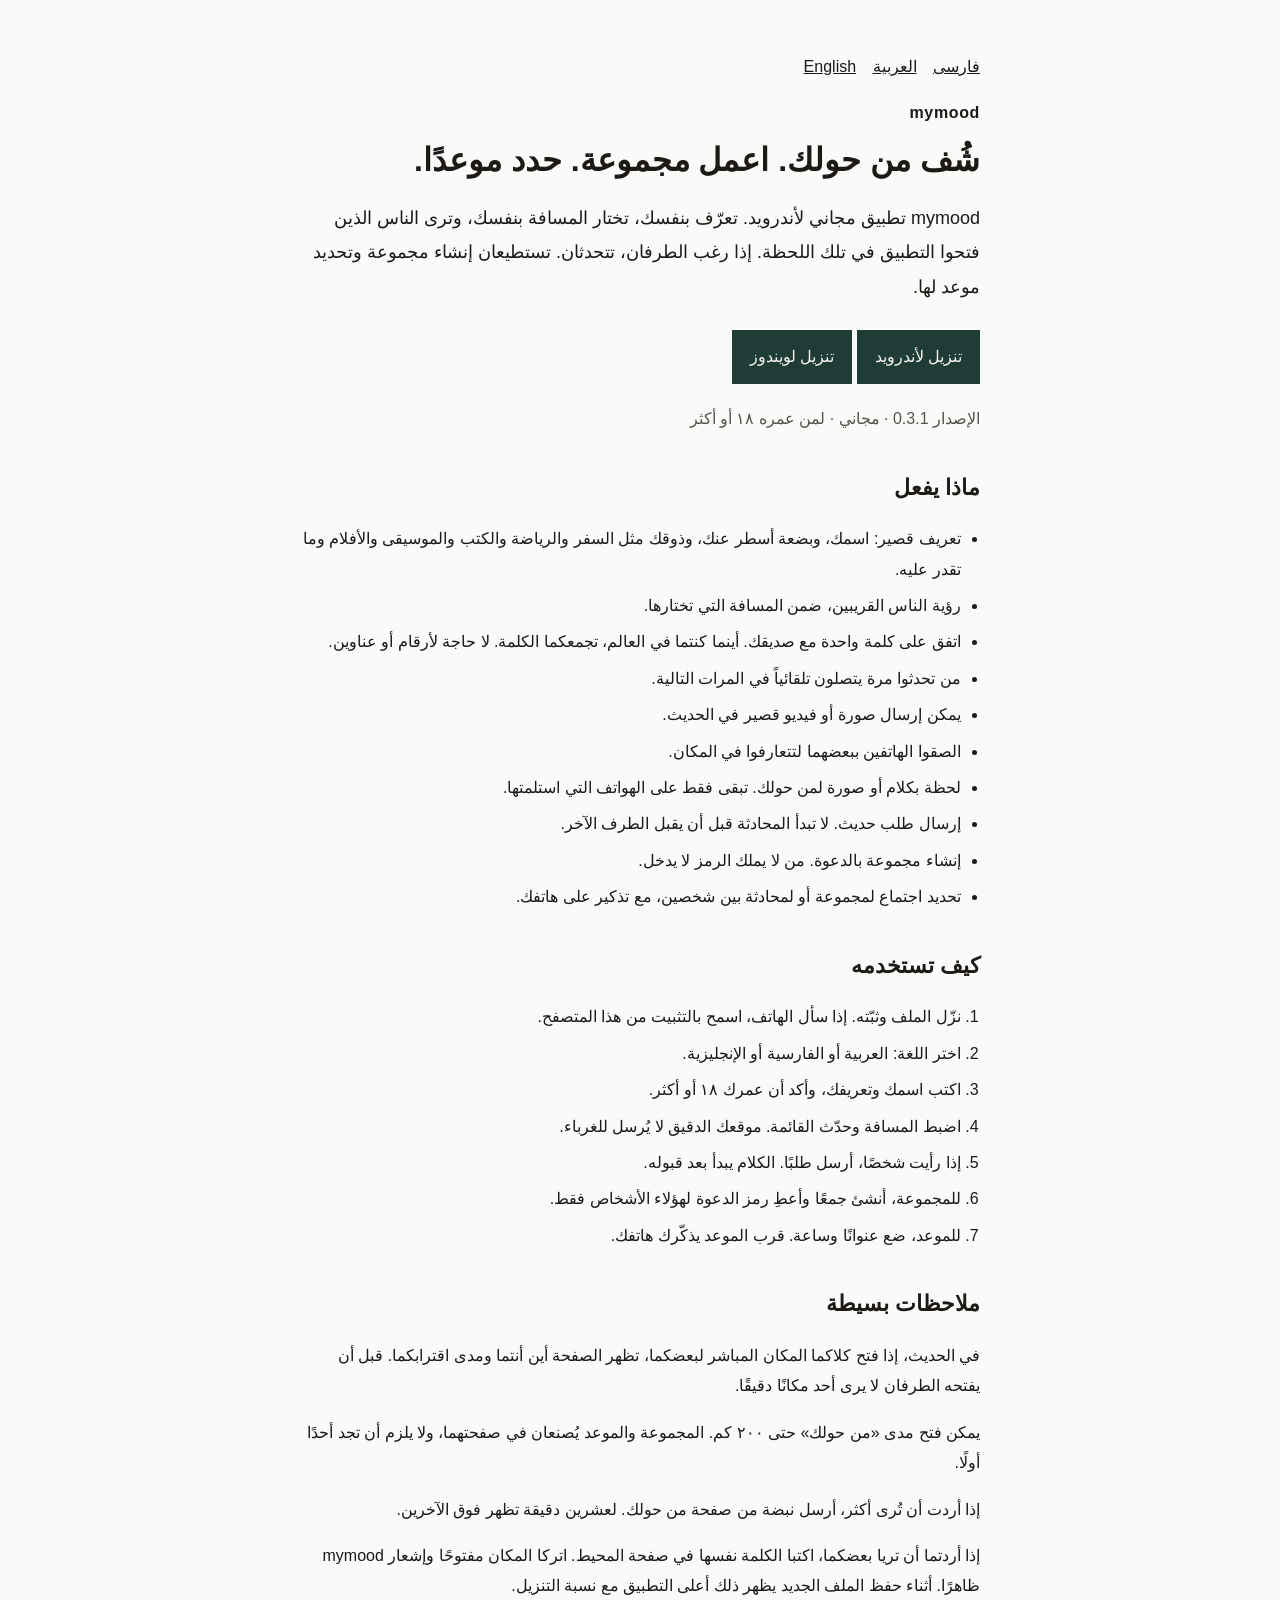
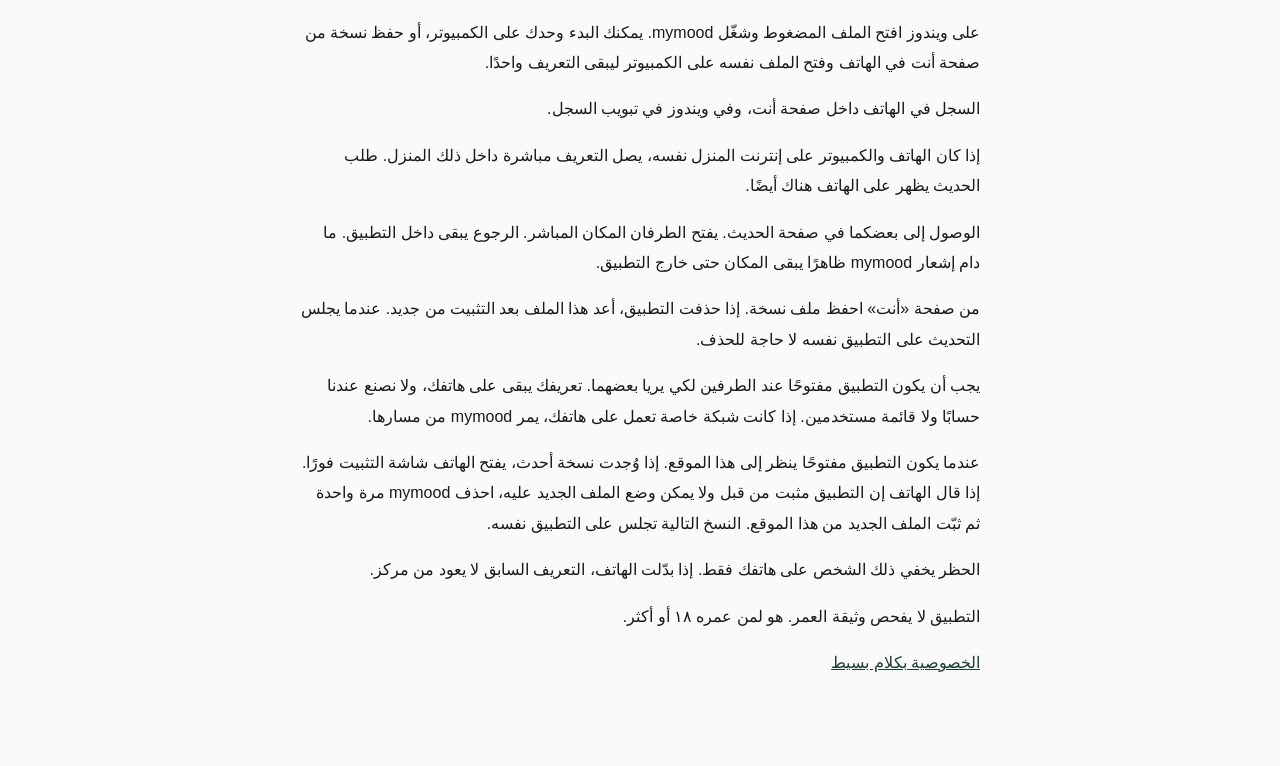
==== commit 3ef37420: "mymood 0.3.1" ====
--- a/ar.html
+++ b/ar.html
@@ -27,7 +27,7 @@
     <p class="lead">mymood تطبيق مجاني لأندرويد. تعرّف بنفسك، تختار المسافة بنفسك، وترى الناس الذين فتحوا التطبيق في تلك اللحظة. إذا رغب الطرفان، تتحدثان. تستطيعان إنشاء مجموعة وتحديد موعد لها.</p>
     <a class="btn" href="downloads/mymood.apk" download>تنزيل لأندرويد</a>
     <a class="btn" href="downloads/mymood-windows.zip">تنزيل لويندوز</a>
-    <p class="note">الإصدار 0.3.0 · مجاني · لمن عمره ١٨ أو أكثر</p>
+    <p class="note">الإصدار 0.3.1 · مجاني · لمن عمره ١٨ أو أكثر</p>
 
     <h2>ماذا يفعل</h2>
     <ul>
